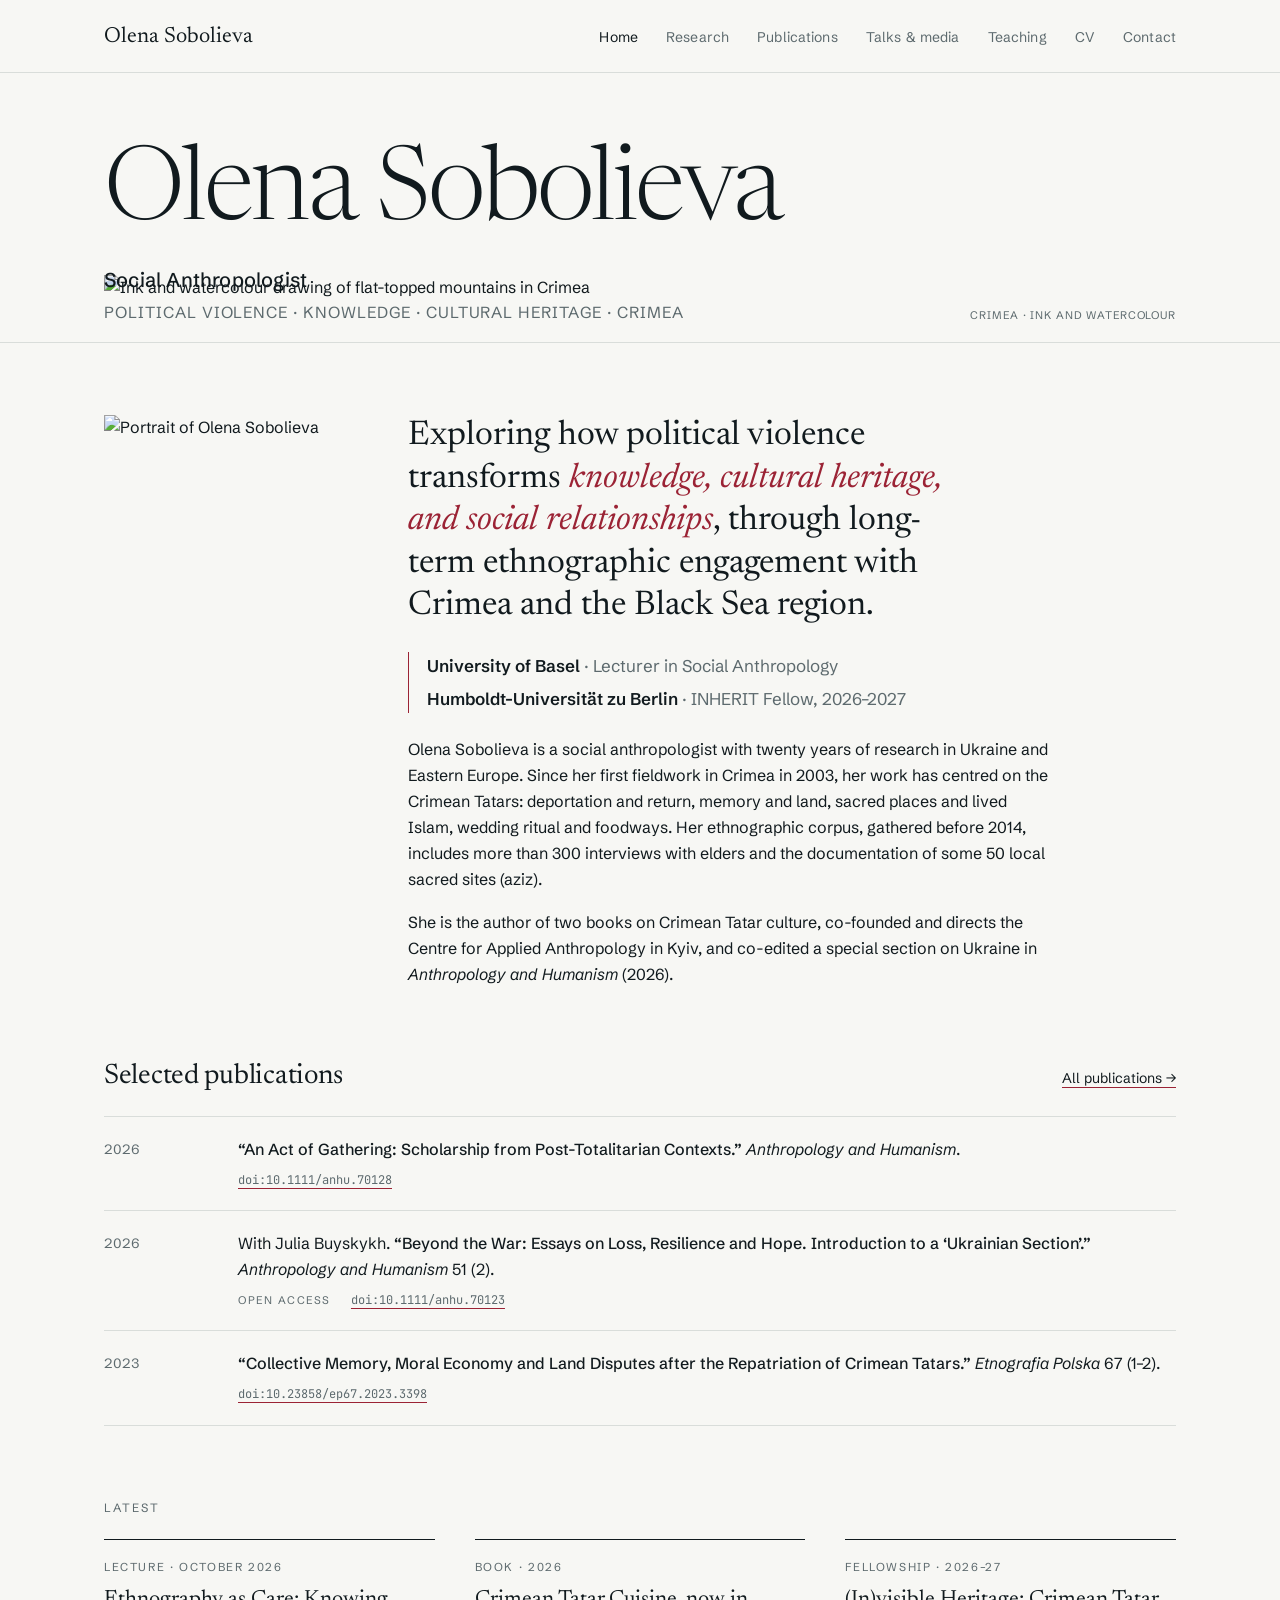
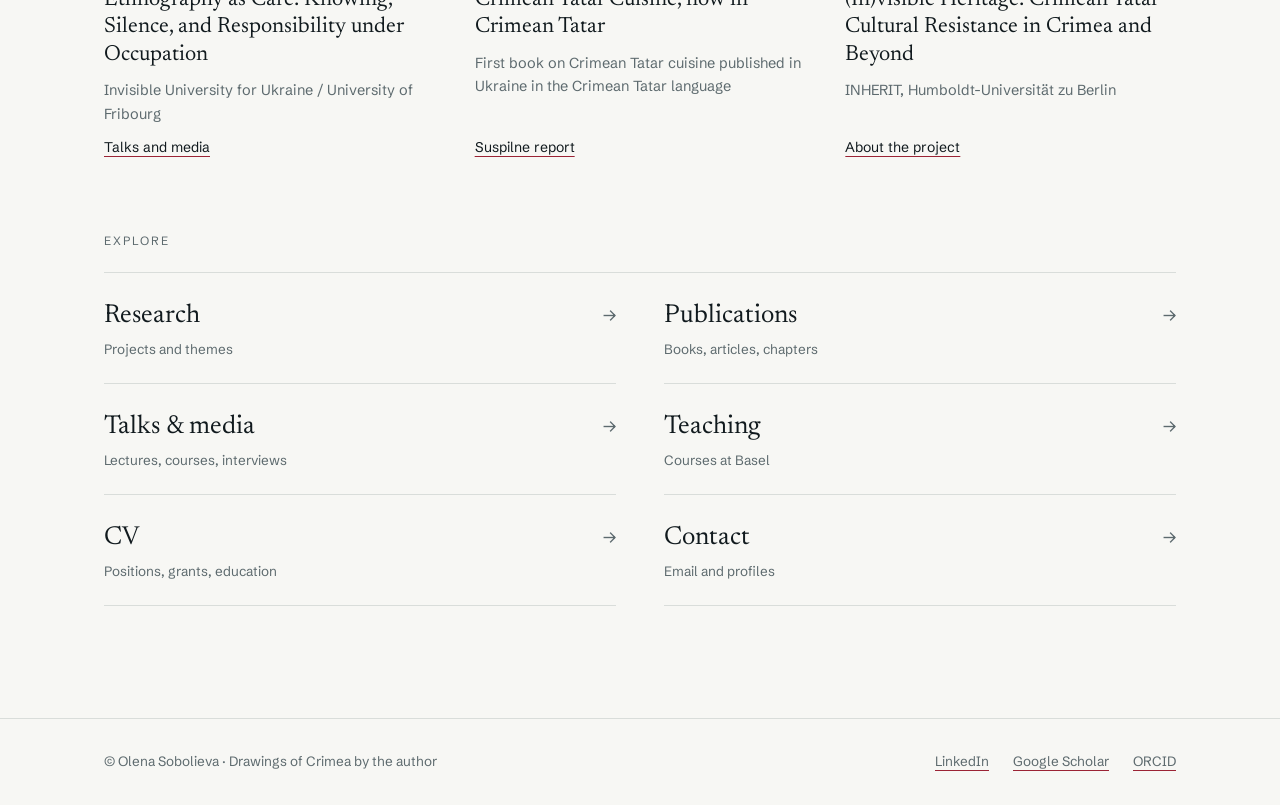
==== index.html @ 4db4f327 "Add files via upload" ====
<!doctype html>
<html lang="en">
<head>
<meta charset="utf-8">
<meta name="viewport" content="width=device-width, initial-scale=1, viewport-fit=cover">
<title>Olena Sobolieva · Social Anthropologist</title>
<meta name="description" content="Olena Sobolieva is a social anthropologist at the University of Basel working on political violence, knowledge, and cultural heritage, with long-term ethnographic research in Crimea.">
<meta name="author" content="Olena Sobolieva">
<meta property="og:type" content="profile">
<meta property="og:title" content="Olena Sobolieva · Social Anthropologist">
<meta property="og:description" content="Olena Sobolieva is a social anthropologist at the University of Basel working on political violence, knowledge, and cultural heritage, with long-term ethnographic research in Crimea.">
<meta property="og:image" content="images/mesa.jpg">
<link rel="icon" href="favicon.svg" type="image/svg+xml">
<link rel="preconnect" href="https://fonts.googleapis.com">
<link rel="preconnect" href="https://fonts.gstatic.com" crossorigin>
<link rel="stylesheet" href="https://fonts.googleapis.com/css2?family=Schibsted+Grotesk:wght@400;500;600;700;800&amp;family=Newsreader:ital,opsz,wght@0,6..72,300;0,6..72,400;1,6..72,400&amp;family=JetBrains+Mono:wght@400;500&amp;display=swap">
<link rel="stylesheet" href="style.css">
</head>
<body>
<header class="bar">
  <div class="wrap">
    <a class="brand" href="index.html">Olena Sobolieva</a>
    <nav class="tabs" aria-label="Sections">
      <a href="index.html" aria-current="page">Home</a>
      <a href="research.html">Research</a>
      <a href="publications.html">Publications</a>
      <a href="talks.html">Talks &amp; media</a>
      <a href="teaching.html">Teaching</a>
      <a href="cv.html">CV</a>
      <a href="contact.html">Contact</a>
    </nav>
  </div>
</header>

<main>
  <section class="view" id="home">
    <div class="hero">
      <div class="wrap hero-text">
        <h1>Olena Sobolieva</h1>
        <p class="role">Social Anthropologist</p><p class="fields">Political Violence · Knowledge · Cultural Heritage · Crimea</p>
      </div>
      <figure class="drawing wrap"><img class="sketch" src="images/mesa.jpg" alt="Ink and watercolour drawing of flat-topped mountains in Crimea"><figcaption>Crimea · ink and watercolour</figcaption></figure>
    </div>
    <div class="wrap">
      <div class="intro">
        <img class="portrait" src="images/portrait.jpg" alt="Portrait of Olena Sobolieva">
        <div class="text">
          <p class="lead">Exploring how political violence transforms <em>knowledge, cultural heritage, and social relationships</em>, through long-term ethnographic engagement with Crimea and the Black Sea region.</p>
          <div class="affil">
            <p><b>University of Basel</b> · Lecturer in Social Anthropology</p>
            <p><b>Humboldt-Universität zu Berlin</b> · INHERIT Fellow, 2026–2027</p>
          </div>
          <p>Olena Sobolieva is a social anthropologist with twenty years of research in Ukraine and Eastern Europe. Since her first fieldwork in Crimea in 2003, her work has centred on the Crimean Tatars: deportation and return, memory and land, sacred places and lived Islam, wedding ritual and foodways. Her ethnographic corpus, gathered before 2014, includes more than 300 interviews with elders and the documentation of some 50 local sacred sites (aziz).</p>
          <p>She is the author of two books on Crimean Tatar culture, co-founded and directs the Centre for Applied Anthropology in Kyiv, and co-edited a special section on Ukraine in <i>Anthropology and Humanism</i> (2026).</p>
        </div>
      </div>

      <div class="block">
        <div class="headrow"><h2>Selected publications</h2><a href="publications.html">All publications →</a></div>
        <ul class="list">
          <li><span class="y">2026</span><div class="c"><span class="t">“An Act of Gathering: Scholarship from Post-Totalitarian Contexts.”</span> <i>Anthropology and Humanism</i>.<div class="meta"><a class="doi" href="https://doi.org/10.1111/anhu.70128">doi:10.1111/anhu.70128</a></div></div></li>
          <li><span class="y">2026</span><div class="c">With Julia Buyskykh. <span class="t">“Beyond the War: Essays on Loss, Resilience and Hope. Introduction to a ‘Ukrainian Section’.”</span> <i>Anthropology and Humanism</i> 51 (2).<div class="meta"><span class="tag">Open access</span><a class="doi" href="https://doi.org/10.1111/anhu.70123">doi:10.1111/anhu.70123</a></div></div></li>
          <li><span class="y">2023</span><div class="c"><span class="t">“Collective Memory, Moral Economy and Land Disputes after the Repatriation of Crimean Tatars.”</span> <i>Etnografia Polska</i> 67 (1–2).<div class="meta"><a class="doi" href="https://doi.org/10.23858/ep67.2023.3398">doi:10.23858/ep67.2023.3398</a></div></div></li>
        </ul>
      </div>

      <div class="block">
        <span class="eyebrow">Latest</span>
        <div class="cards">
          <div class="card"><span class="k">Lecture · October 2026</span><b>Ethnography as Care: Knowing, Silence, and Responsibility under Occupation</b><span>Invisible University for Ukraine / University of Fribourg</span><a href="talks.html">Talks and media</a></div>
          <div class="card"><span class="k">Book · 2026</span><b>Crimean Tatar Cuisine, now in Crimean Tatar</b><span>First book on Crimean Tatar cuisine published in Ukraine in the Crimean Tatar language</span><a href="https://suspilne.media/crimea/1359918-v-ukraini-vperse-nadrukuut-knigu-pro-krimskotatarsku-kuhnu-krimskotatarskou-movou/">Suspilne report</a></div>
          <div class="card"><span class="k">Fellowship · 2026–27</span><b>(In)visible Heritage: Crimean Tatar Cultural Resistance in Crimea and Beyond</b><span>INHERIT, Humboldt-Universität zu Berlin</span><a href="research.html">About the project</a></div>
        </div>
      </div>

      <div class="block">
        <span class="eyebrow">Explore</span>
        <div class="jump">
          <a href="research.html"><div>Research<span>Projects and themes</span></div><i>→</i></a>
          <a href="publications.html"><div>Publications<span>Books, articles, chapters</span></div><i>→</i></a>
          <a href="talks.html"><div>Talks &amp; media<span>Lectures, courses, interviews</span></div><i>→</i></a>
          <a href="teaching.html"><div>Teaching<span>Courses at Basel</span></div><i>→</i></a>
          <a href="cv.html"><div>CV<span>Positions, grants, education</span></div><i>→</i></a>
          <a href="contact.html"><div>Contact<span>Email and profiles</span></div><i>→</i></a>
        </div>
      </div>
    </div>
  </section>
</main>

<footer>
  <div class="wrap">
    <span>© Olena Sobolieva · Drawings of Crimea by the author</span>
    <nav aria-label="Profiles">
      <a href="https://www.linkedin.com/in/olena-sobolieva-127b26110/">LinkedIn</a>
      <a href="https://scholar.google.com/citations?user=9arQNZ0AAAAJ&amp;hl=en">Google Scholar</a>
      <a href="https://orcid.org/0000-0003-2673-3483">ORCID</a>
    </nav>
  </div>
</footer>

<script src="script.js"></script>
</body>
</html>
---- style.css ----
html { -webkit-text-size-adjust: 100%; }
body { margin: 0; }
img { max-width: 100%; }
[hidden] { display: none !important; }
/* Layout: thin top bar of text tabs; each tab is its own view (#home, #research …).
   Editorial treatment: square photographs, hairline rules, serif headlines, no pills or boxes.
   Palette: limestone and sea-glass neutrals, Black Sea ink, one cherry accent. */
:root {
  --bg: #f7f7f4;
  --surface: #ffffff;
  --ink: #111a1e;
  --muted: #5d6a6e;
  --line: #d9ddda;
  --accent: #9b2335;
  --on-photo: #ffffff;
  --sketch-blend: multiply;
  --sketch-paper: transparent;
  --serif: "Newsreader", Georgia, "Times New Roman", serif;
  --sans: "Schibsted Grotesk", "Helvetica Neue", Arial, sans-serif;
  --mono: "JetBrains Mono", ui-monospace, Menlo, monospace;
  --wrap: 1120px;
}
@media (prefers-color-scheme: dark) {
  :root:not([data-theme="light"]) {
    --bg: #0e1517; --surface: #141c1f; --ink: #e9eeec; --muted: #97a6a9;
    --line: #27343a; --accent: #e88596; --sketch-blend: normal; --sketch-paper: #f4f1ec; color-scheme: dark;
  }
}
:root[data-theme="dark"] {
  --bg: #0e1517; --surface: #141c1f; --ink: #e9eeec; --muted: #97a6a9;
  --line: #27343a; --accent: #e88596; --sketch-blend: normal; --sketch-paper: #f4f1ec; color-scheme: dark;
}
* { box-sizing: border-box; }
body { background: var(--bg); color: var(--ink); font-family: var(--sans); font-size: 16px; line-height: 1.62; -webkit-font-smoothing: antialiased; }
a { color: var(--ink); text-decoration: underline; text-decoration-color: var(--accent); text-underline-offset: 4px; text-decoration-thickness: 1px; transition: color .15s; }
a:hover { color: var(--accent); }
:focus-visible { outline: 1px solid var(--accent); outline-offset: 4px; }
.wrap { max-width: var(--wrap); margin: 0 auto; padding-left: max(24px, env(safe-area-inset-left, 0px)); padding-right: max(24px, env(safe-area-inset-right, 0px)); }
p { margin: 0; }
i, em { font-style: italic; }

/* top bar */
body::before { content: ""; position: fixed; inset: 0 0 auto; height: env(safe-area-inset-top, 0px); z-index: 10; background: var(--bg); }
.bar { position: sticky; top: env(safe-area-inset-top, 0px); z-index: 9; background: var(--bg); border-bottom: 1px solid var(--line); }
.bar .wrap { display: flex; align-items: baseline; justify-content: space-between; gap: 32px; padding-block: 20px 0; }
.brand { font-family: var(--serif); font-size: 22px; font-weight: 400; color: var(--ink); text-decoration: none; white-space: nowrap; padding-bottom: 16px; }
.brand:hover { color: var(--ink); }
.tabs { display: flex; gap: 28px; overflow-x: auto; scrollbar-width: none; }
.tabs::-webkit-scrollbar { display: none; }
.tabs a { color: var(--muted); text-decoration: none; font-size: 14px; letter-spacing: .01em; padding-bottom: 16px; border-bottom: 1px solid transparent; margin-bottom: -1px; white-space: nowrap; }
.tabs a:hover { color: var(--ink); }
.tabs a[aria-current="page"] { color: var(--ink); border-bottom-color: var(--ink); }

/* type */
.view { padding-bottom: 112px; }
.view-head { padding-block: 72px 40px; display: flex; flex-direction: column; gap: 14px; }
.eyebrow { font-size: 12px; letter-spacing: .16em; text-transform: uppercase; color: var(--muted); }
h1, h2 { font-family: var(--serif); font-weight: 400; letter-spacing: -.01em; margin: 0; text-wrap: balance; }
.view-head h1 { font-size: clamp(40px, 6vw, 68px); line-height: 1.02; }
.view-head p { color: var(--muted); max-width: 60ch; font-size: 17px; }
h2 { font-size: 28px; line-height: 1.2; }
.block { display: flex; flex-direction: column; gap: 22px; padding-top: 72px; }

/* hero: pen drawing of the Crimean mountains */
.hero { position: relative; border-bottom: 1px solid var(--line); }
.hero-text { position: relative; z-index: 1; padding-block: clamp(40px, 6vw, 80px) 0; }
.hero h1 { font-family: var(--serif); font-weight: 300; font-size: clamp(48px, 8vw, 112px); line-height: .9; letter-spacing: -.025em; }
.hero .role { margin-top: 22px; font-size: clamp(17px, 1.9vw, 20px); font-weight: 500; letter-spacing: .01em; color: var(--ink); }
.hero .fields { margin-top: 4px; font-size: clamp(14px, 1.5vw, 16px); letter-spacing: .06em; text-transform: uppercase; color: var(--muted); }
.drawing { margin: clamp(-60px, -4vw, -16px) auto 0; }
.drawing .sketch { max-height: 460px; object-fit: contain; }
.drawing figcaption { padding-block: 6px 18px; text-align: right; font-size: 11px; letter-spacing: .08em; text-transform: uppercase; color: var(--muted); }
.sketch { display: block; width: 100%; height: auto; mix-blend-mode: var(--sketch-blend); background: var(--sketch-paper); }

.intro { display: grid; grid-template-columns: 240px minmax(0, 1fr); gap: 64px; padding-top: 72px; align-items: start; }
.portrait { width: 100%; aspect-ratio: 3 / 4; object-fit: cover; object-position: 50% 18%; display: block; }
.intro .text { display: flex; flex-direction: column; gap: 18px; min-width: 0; }
.intro .lead { font-family: var(--serif); font-size: clamp(25px, 3vw, 34px); line-height: 1.25; max-width: 30ch; }
.intro .lead em { color: var(--accent); }
.intro p { max-width: 64ch; }
.affil { display: flex; flex-direction: column; gap: 6px; border-left: 1px solid var(--accent); padding-left: 18px; margin-block: 6px; }
.affil p { font-size: 17px; color: var(--muted); }
.affil b { font-weight: 600; color: var(--ink); }
.headrow { display: flex; flex-wrap: wrap; justify-content: space-between; align-items: baseline; gap: 8px 24px; }
.headrow a { font-size: 14px; }
.chip { font-size: 14px; color: var(--muted); }
.links { display: flex; flex-wrap: wrap; gap: 8px 28px; }

/* cards become ruled columns */
.cards { display: grid; grid-template-columns: repeat(3, minmax(0, 1fr)); gap: 40px; }
.card { border-top: 1px solid var(--ink); padding-top: 18px; display: flex; flex-direction: column; gap: 10px; min-width: 0; }
.card .k { font-size: 11.5px; letter-spacing: .14em; text-transform: uppercase; color: var(--muted); }
.card b { font-family: var(--serif); font-weight: 400; font-size: 22px; line-height: 1.25; }
.card span { color: var(--muted); font-size: 14.5px; }
.card a { font-size: 14px; margin-top: auto; align-self: flex-start; }

.cards.two { grid-template-columns: repeat(2, minmax(0, 1fr)); }
.jump { display: grid; grid-template-columns: repeat(2, minmax(0, 1fr)); column-gap: 48px; border-top: 1px solid var(--line); }
.jump a { display: flex; justify-content: space-between; align-items: baseline; gap: 16px; padding: 22px 0; border-bottom: 1px solid var(--line); color: var(--ink); text-decoration: none; font-family: var(--serif); font-size: 26px; }
.jump a span { display: block; font-family: var(--sans); font-size: 13.5px; color: var(--muted); margin-top: 2px; }
.jump a i { font-style: normal; font-family: var(--sans); font-size: 18px; color: var(--muted); transition: transform .2s, color .2s; }
.jump a:hover { color: var(--accent); }
.jump a:hover i { transform: translateX(4px); color: var(--accent); }

/* photo band */
.band { margin: 0; }
.band .sketch { max-height: 460px; object-fit: contain; }
.band figcaption { margin-top: 10px; font-size: 11px; letter-spacing: .08em; text-transform: uppercase; color: var(--muted); }

/* research */
.statement { display: flex; flex-direction: column; gap: 16px; padding-bottom: 48px; }
.statement p { font-size: 18px; line-height: 1.65; max-width: 62ch; }
.statement p:first-child { font-family: var(--serif); font-size: clamp(23px, 2.7vw, 30px); line-height: 1.35; max-width: 38ch; }
.project { border-top: 1px solid var(--ink); border-bottom: 1px solid var(--line); padding-block: 28px; display: grid; grid-template-columns: 220px minmax(0, 1fr); gap: 12px 40px; }
.project .eyebrow { color: var(--accent); padding-top: 8px; }
.project b { font-family: var(--serif); font-weight: 400; font-size: clamp(24px, 3vw, 34px); line-height: 1.2; grid-column: 2; grid-row: 1; }
.project span:last-child { grid-column: 2; color: var(--muted); font-size: 15px; }
.areas { display: grid; grid-template-columns: repeat(3, minmax(0, 1fr)); gap: 36px 40px; }
.areas .card { border-top-color: var(--line); }
.areas.four { grid-template-columns: repeat(2, minmax(0, 1fr)); gap: 40px 56px; }
.areas.four .card b { font-size: 24px; }
.areas .card b { font-size: 20px; }
.quote { padding-block: 8px; display: grid; grid-template-columns: minmax(0, 0.8fr) minmax(0, 1.2fr); gap: 56px; align-items: center; }
.quote .sketch { max-width: 420px; justify-self: center; }
@media (max-width: 760px) { .quote { grid-template-columns: minmax(0, 1fr); gap: 24px; } .quote .sketch { max-width: 300px; } }
.quote p { font-family: var(--serif); font-style: italic; font-size: clamp(24px, 3vw, 34px); line-height: 1.3; max-width: 34ch; }
.quote small { display: block; margin-top: 16px; font-family: var(--sans); font-style: normal; font-size: 12px; letter-spacing: .12em; text-transform: uppercase; color: var(--muted); }

/* lists */
.filters { display: flex; flex-wrap: wrap; gap: 8px 28px; border-bottom: 1px solid var(--line); }
.filters button { font: inherit; font-size: 14px; padding: 0 0 12px; margin-bottom: -1px; border: 0; border-bottom: 1px solid transparent; background: none; color: var(--muted); cursor: pointer; }
.filters button:hover { color: var(--ink); }
.filters button[aria-pressed="true"] { color: var(--ink); border-bottom-color: var(--ink); }
.list { list-style: none; margin: 0; padding: 0; border-top: 1px solid var(--line); }
.list li { display: grid; grid-template-columns: 110px minmax(0, 1fr); gap: 24px; padding: 20px 0; border-bottom: 1px solid var(--line); }
.list .y { font-size: 13.5px; color: var(--muted); font-variant-numeric: tabular-nums; padding-top: 2px; }
.list .c { min-width: 0; }
.list .t { font-weight: 500; }
.list .s { color: var(--muted); font-size: 14.5px; display: block; }
.list .tr { color: var(--muted); }
.meta { display: flex; flex-wrap: wrap; align-items: baseline; gap: 4px 20px; margin-top: 8px; font-size: 13.5px; }
.doi { font-family: var(--mono); font-size: 12px; overflow-wrap: anywhere; color: var(--muted); }
.tag { font-size: 11px; letter-spacing: .14em; text-transform: uppercase; color: var(--muted); }
.tag.hi { color: var(--accent); }
.media .k { font-size: 11px; letter-spacing: .14em; text-transform: uppercase; color: var(--accent); display: block; margin-bottom: 4px; }
.grid2 { display: grid; grid-template-columns: repeat(2, minmax(0, 1fr)); gap: 64px; }
.grid2 > div { display: flex; flex-direction: column; gap: 20px; min-width: 0; }
.grid2 h2:not(:first-child) { margin-top: 36px; }

/* contact */
.contact { display: grid; grid-template-columns: repeat(2, minmax(0, 1fr)); gap: 40px; }
.contact .card b { font-family: var(--sans); font-weight: 500; font-size: 18px; }
.row { display: flex; flex-wrap: wrap; align-items: baseline; gap: 16px; }
.copy { font: inherit; font-size: 13px; padding: 0; border: 0; background: none; color: var(--accent); cursor: pointer; text-decoration: underline; text-underline-offset: 4px; }

footer { border-top: 1px solid var(--line); }
footer .wrap { display: flex; flex-wrap: wrap; justify-content: space-between; gap: 12px 28px; padding-block: 32px; color: var(--muted); font-size: 13.5px; }
footer nav { display: flex; gap: 24px; flex-wrap: wrap; }
footer a { color: var(--muted); }

@media (max-width: 900px) {
  .cards, .areas { grid-template-columns: repeat(2, minmax(0, 1fr)); }
  .grid2 { grid-template-columns: minmax(0, 1fr); gap: 48px; }
  .project { grid-template-columns: minmax(0, 1fr); }
  .project b, .project span:last-child { grid-column: 1; grid-row: auto; }
}
@media (max-width: 680px) {
  .bar .wrap { flex-direction: column; gap: 10px; padding-top: 16px; }
  .brand { padding-bottom: 0; }
  .tabs { gap: 22px; width: 100%; }
  .intro { grid-template-columns: minmax(0, 1fr); gap: 28px; padding-top: 48px; }
  .portrait { width: 180px; }
  .cards, .cards.two, .areas, .areas.four, .jump, .contact { grid-template-columns: minmax(0, 1fr); }
  .list li { grid-template-columns: minmax(0, 1fr); gap: 4px; }
  .view-head { padding-top: 48px; }
  .block { padding-top: 56px; }
}
@media (prefers-reduced-motion: reduce) { * { transition: none !important; } }
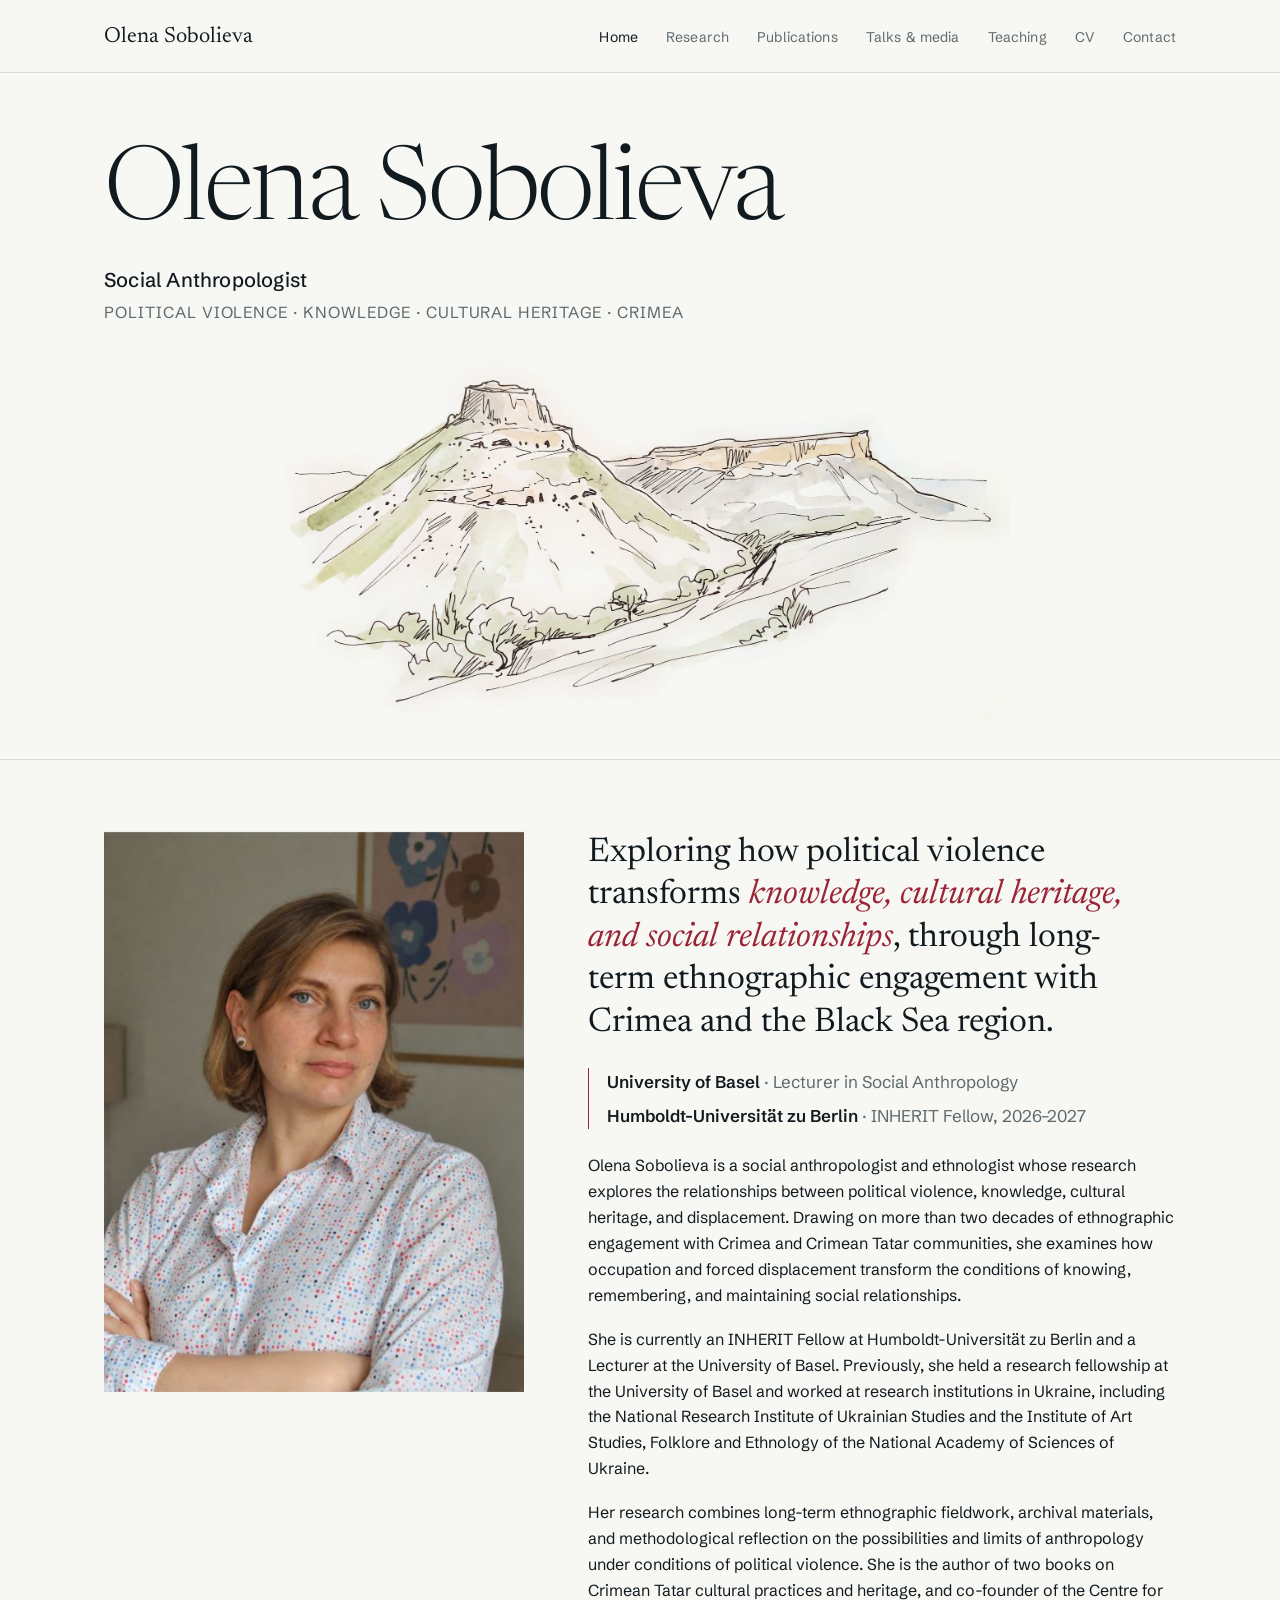
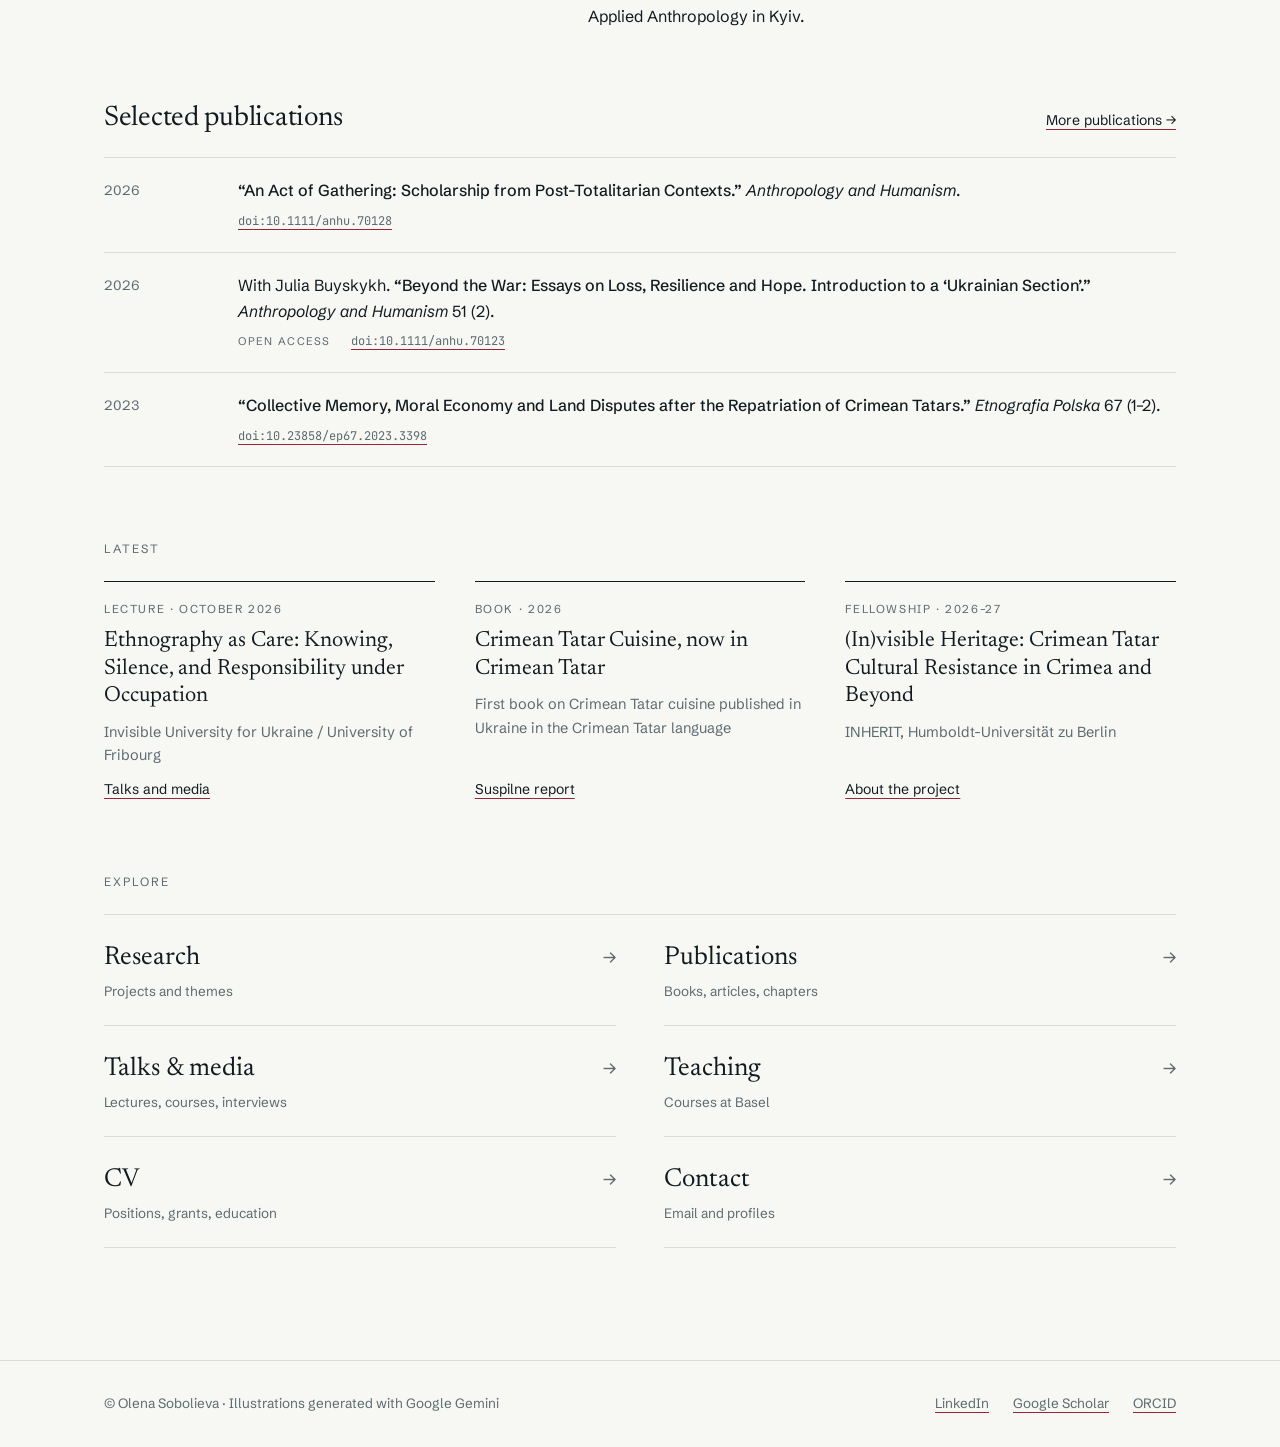
==== commit cde116e2: "Add files via upload" ====
--- a/index.html
+++ b/index.html
@@ -39,7 +39,7 @@
         <h1>Olena Sobolieva</h1>
         <p class="role">Social Anthropologist</p><p class="fields">Political Violence · Knowledge · Cultural Heritage · Crimea</p>
       </div>
-      <figure class="drawing wrap"><img class="sketch" src="images/mesa.jpg" alt="Ink and watercolour drawing of flat-topped mountains in Crimea"><figcaption>Crimea · ink and watercolour</figcaption></figure>
+      <figure class="drawing wrap"><img class="sketch" src="images/mesa.jpg" alt="AI-generated illustration in ink-and-watercolour style of flat-topped mountains in Crimea"></figure>
     </div>
     <div class="wrap">
       <div class="intro">
@@ -50,13 +50,14 @@
             <p><b>University of Basel</b> · Lecturer in Social Anthropology</p>
             <p><b>Humboldt-Universität zu Berlin</b> · INHERIT Fellow, 2026–2027</p>
           </div>
-          <p>Olena Sobolieva is a social anthropologist with twenty years of research in Ukraine and Eastern Europe. Since her first fieldwork in Crimea in 2003, her work has centred on the Crimean Tatars: deportation and return, memory and land, sacred places and lived Islam, wedding ritual and foodways. Her ethnographic corpus, gathered before 2014, includes more than 300 interviews with elders and the documentation of some 50 local sacred sites (aziz).</p>
-          <p>She is the author of two books on Crimean Tatar culture, co-founded and directs the Centre for Applied Anthropology in Kyiv, and co-edited a special section on Ukraine in <i>Anthropology and Humanism</i> (2026).</p>
+          <p>Olena Sobolieva is a social anthropologist and ethnologist whose research explores the relationships between political violence, knowledge, cultural heritage, and displacement. Drawing on more than two decades of ethnographic engagement with Crimea and Crimean Tatar communities, she examines how occupation and forced displacement transform the conditions of knowing, remembering, and maintaining social relationships.</p>
+          <p>She is currently an INHERIT Fellow at Humboldt-Universität zu Berlin and a Lecturer at the University of Basel. Previously, she held a research fellowship at the University of Basel and worked at research institutions in Ukraine, including the National Research Institute of Ukrainian Studies and the Institute of Art Studies, Folklore and Ethnology of the National Academy of Sciences of Ukraine.</p>
+          <p>Her research combines long-term ethnographic fieldwork, archival materials, and methodological reflection on the possibilities and limits of anthropology under conditions of political violence. She is the author of two books on Crimean Tatar cultural practices and heritage, and co-founder of the Centre for Applied Anthropology in Kyiv.</p>
         </div>
       </div>
 
       <div class="block">
-        <div class="headrow"><h2>Selected publications</h2><a href="publications.html">All publications →</a></div>
+        <div class="headrow"><h2>Selected publications</h2><a href="publications.html">More publications →</a></div>
         <ul class="list">
           <li><span class="y">2026</span><div class="c"><span class="t">“An Act of Gathering: Scholarship from Post-Totalitarian Contexts.”</span> <i>Anthropology and Humanism</i>.<div class="meta"><a class="doi" href="https://doi.org/10.1111/anhu.70128">doi:10.1111/anhu.70128</a></div></div></li>
           <li><span class="y">2026</span><div class="c">With Julia Buyskykh. <span class="t">“Beyond the War: Essays on Loss, Resilience and Hope. Introduction to a ‘Ukrainian Section’.”</span> <i>Anthropology and Humanism</i> 51 (2).<div class="meta"><span class="tag">Open access</span><a class="doi" href="https://doi.org/10.1111/anhu.70123">doi:10.1111/anhu.70123</a></div></div></li>
@@ -90,7 +91,7 @@
 
 <footer>
   <div class="wrap">
-    <span>© Olena Sobolieva · Drawings of Crimea by the author</span>
+    <span>© Olena Sobolieva · Illustrations generated with Google Gemini</span>
     <nav aria-label="Profiles">
       <a href="https://www.linkedin.com/in/olena-sobolieva-127b26110/">LinkedIn</a>
       <a href="https://scholar.google.com/citations?user=9arQNZ0AAAAJ&amp;hl=en">Google Scholar</a>
--- a/style.css
+++ b/style.css
@@ -67,13 +67,13 @@
 .hero h1 { font-family: var(--serif); font-weight: 300; font-size: clamp(48px, 8vw, 112px); line-height: .9; letter-spacing: -.025em; }
 .hero .role { margin-top: 22px; font-size: clamp(17px, 1.9vw, 20px); font-weight: 500; letter-spacing: .01em; color: var(--ink); }
 .hero .fields { margin-top: 4px; font-size: clamp(14px, 1.5vw, 16px); letter-spacing: .06em; text-transform: uppercase; color: var(--muted); }
-.drawing { margin: clamp(-60px, -4vw, -16px) auto 0; }
+.drawing { margin: clamp(-60px, -4vw, -16px) auto 0; padding-bottom: 24px; }
 .drawing .sketch { max-height: 460px; object-fit: contain; }
 .drawing figcaption { padding-block: 6px 18px; text-align: right; font-size: 11px; letter-spacing: .08em; text-transform: uppercase; color: var(--muted); }
 .sketch { display: block; width: 100%; height: auto; mix-blend-mode: var(--sketch-blend); background: var(--sketch-paper); }
 
-.intro { display: grid; grid-template-columns: 240px minmax(0, 1fr); gap: 64px; padding-top: 72px; align-items: start; }
-.portrait { width: 100%; aspect-ratio: 3 / 4; object-fit: cover; object-position: 50% 18%; display: block; }
+.intro { display: grid; grid-template-columns: minmax(0, 5fr) minmax(0, 7fr); gap: clamp(32px, 5vw, 72px); padding-top: 72px; align-items: start; }
+.portrait { width: 100%; aspect-ratio: 3 / 4; object-fit: cover; object-position: 50% 30%; display: block; position: sticky; top: 90px; }
 .intro .text { display: flex; flex-direction: column; gap: 18px; min-width: 0; }
 .intro .lead { font-family: var(--serif); font-size: clamp(25px, 3vw, 34px); line-height: 1.25; max-width: 30ch; }
 .intro .lead em { color: var(--accent); }
@@ -146,6 +146,13 @@
 .grid2 { display: grid; grid-template-columns: repeat(2, minmax(0, 1fr)); gap: 64px; }
 .grid2 > div { display: flex; flex-direction: column; gap: 20px; min-width: 0; }
 .grid2 h2:not(:first-child) { margin-top: 36px; }
+/* CV: one column, each entry on one line (years · role · institution) */
+#cv .grid2 { grid-template-columns: minmax(0, 1fr); gap: 0; }
+#cv .grid2 > div + div { margin-top: 36px; }
+#cv .list .c { display: grid; grid-template-columns: minmax(0, 320px) minmax(0, 1fr); gap: 2px 32px; align-items: baseline; }
+#cv .list .s { font-size: 15px; }
+#cv .grid2 > div > p { max-width: none; }
+@media (max-width: 680px) { #cv .list .c { grid-template-columns: minmax(0, 1fr); } }
 
 /* contact */
 .contact { display: grid; grid-template-columns: repeat(2, minmax(0, 1fr)); gap: 40px; }
@@ -169,7 +176,7 @@
   .brand { padding-bottom: 0; }
   .tabs { gap: 22px; width: 100%; }
   .intro { grid-template-columns: minmax(0, 1fr); gap: 28px; padding-top: 48px; }
-  .portrait { width: 180px; }
+  .portrait { width: 100%; max-width: 440px; position: static; }
   .cards, .cards.two, .areas, .areas.four, .jump, .contact { grid-template-columns: minmax(0, 1fr); }
   .list li { grid-template-columns: minmax(0, 1fr); gap: 4px; }
   .view-head { padding-top: 48px; }
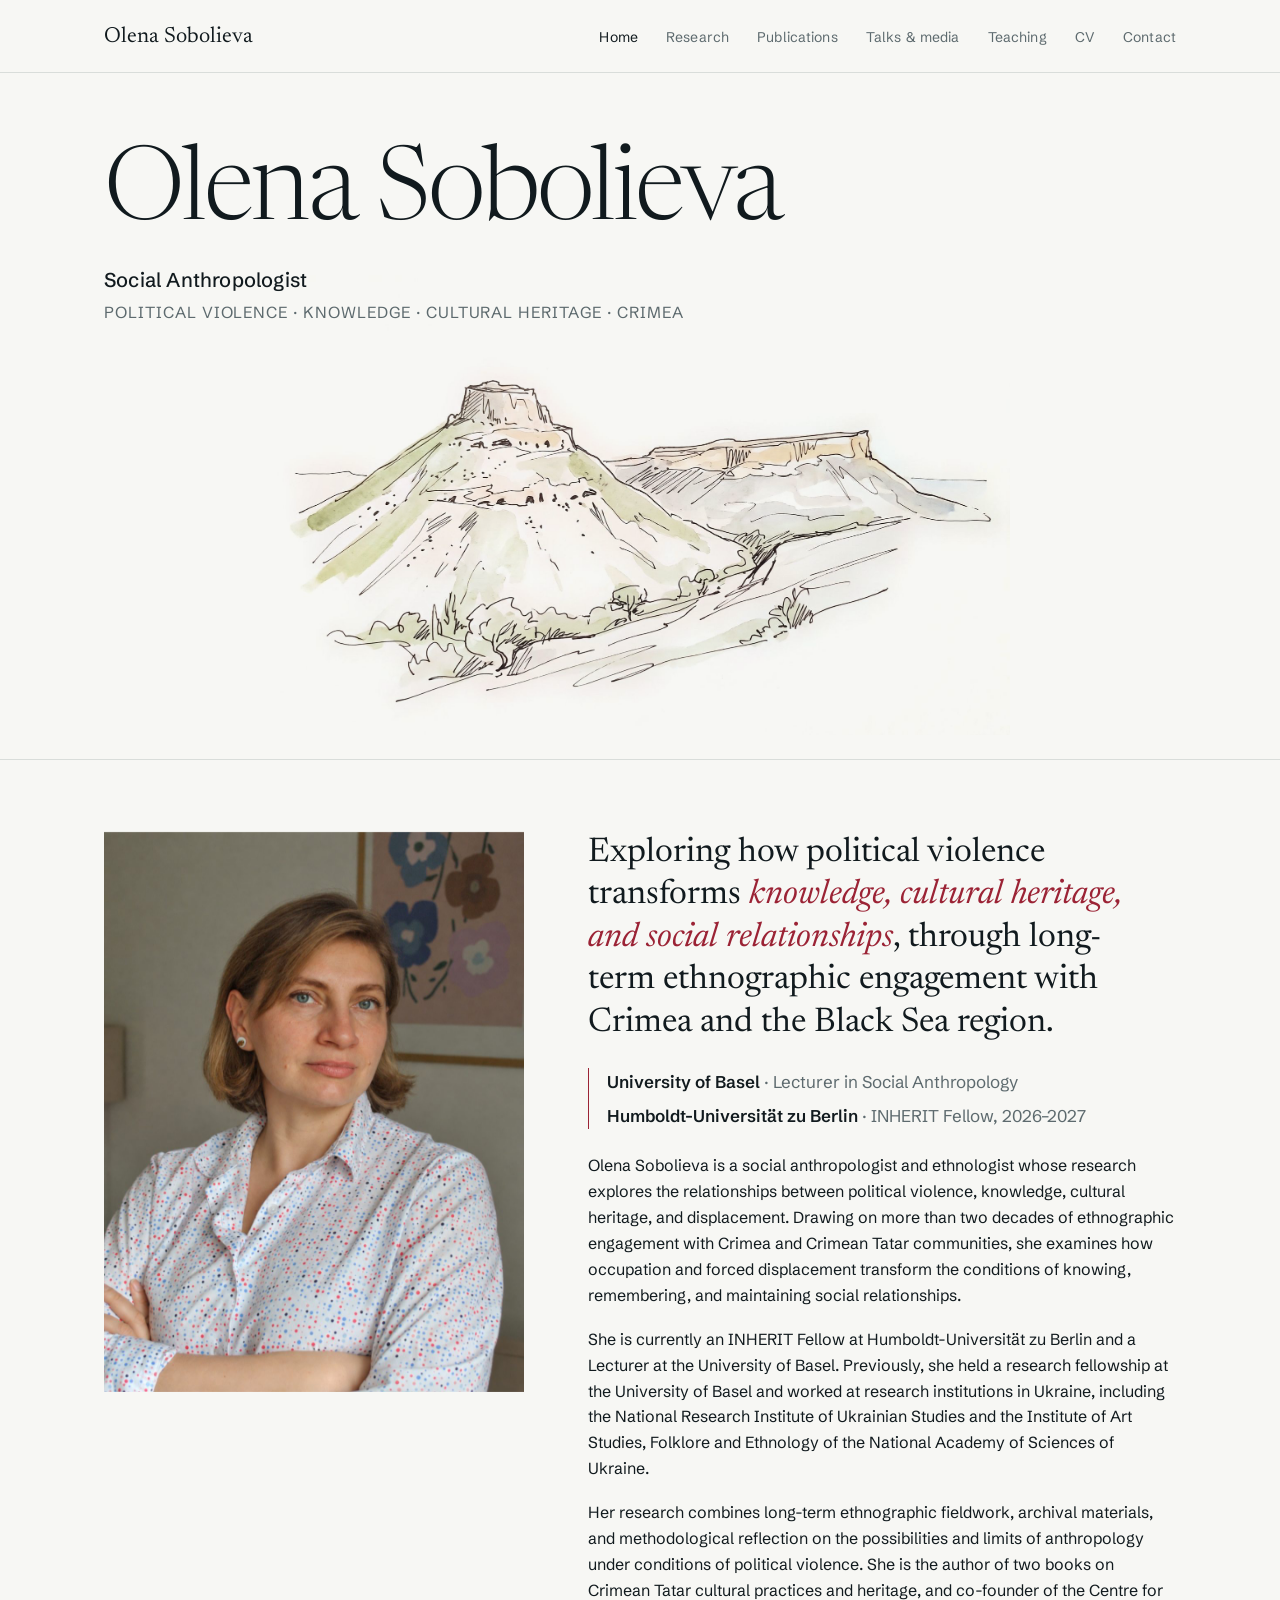
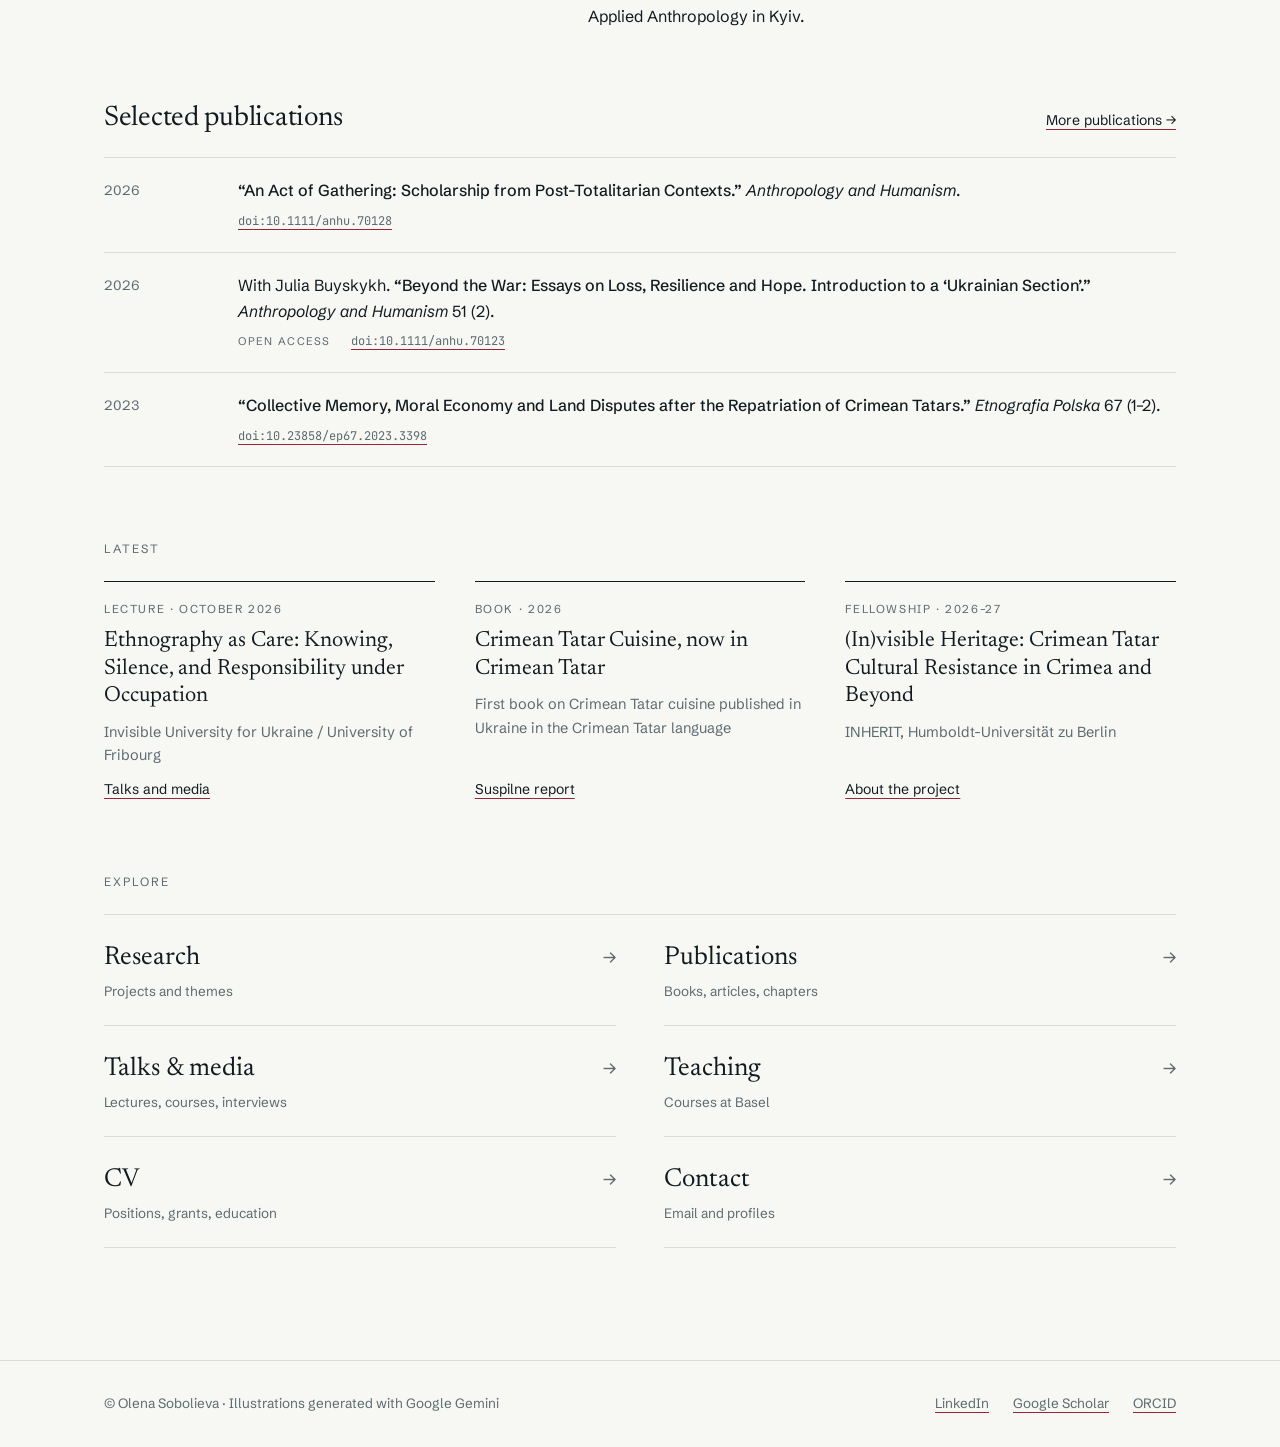
==== commit 642e665b: "Add absolute social preview URLs and canonical links for olena-sobolieva.info Facebook, LinkedIn and" ====
--- a/index.html
+++ b/index.html
@@ -9,7 +9,10 @@
 <meta property="og:type" content="profile">
 <meta property="og:title" content="Olena Sobolieva · Social Anthropologist">
 <meta property="og:description" content="Olena Sobolieva is a social anthropologist at the University of Basel working on political violence, knowledge, and cultural heritage, with long-term ethnographic research in Crimea.">
-<meta property="og:image" content="images/mesa.jpg">
+<meta property="og:url" content="https://olena-sobolieva.info/">
+<meta property="og:image" content="https://olena-sobolieva.info/images/mesa.jpg">
+<meta name="twitter:card" content="summary_large_image">
+<link rel="canonical" href="https://olena-sobolieva.info/">
 <link rel="icon" href="favicon.svg" type="image/svg+xml">
 <link rel="preconnect" href="https://fonts.googleapis.com">
 <link rel="preconnect" href="https://fonts.gstatic.com" crossorigin>
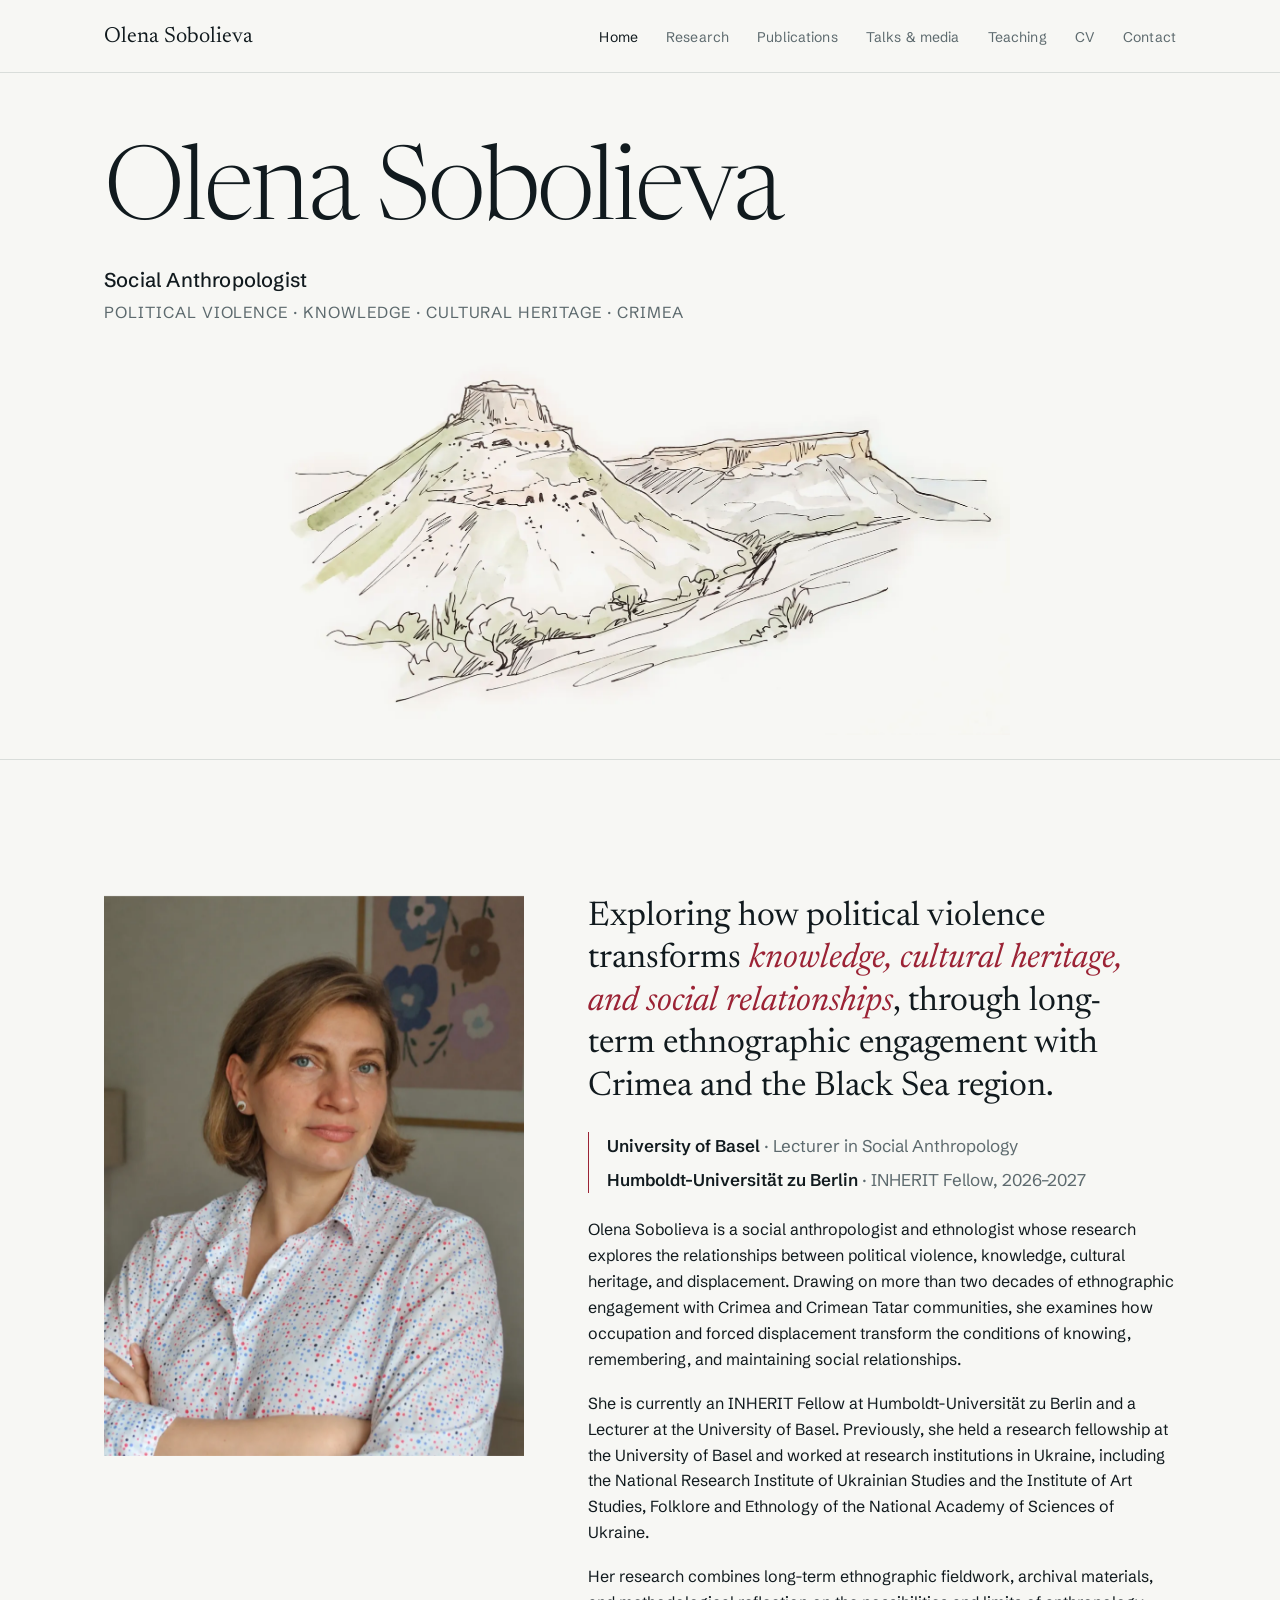
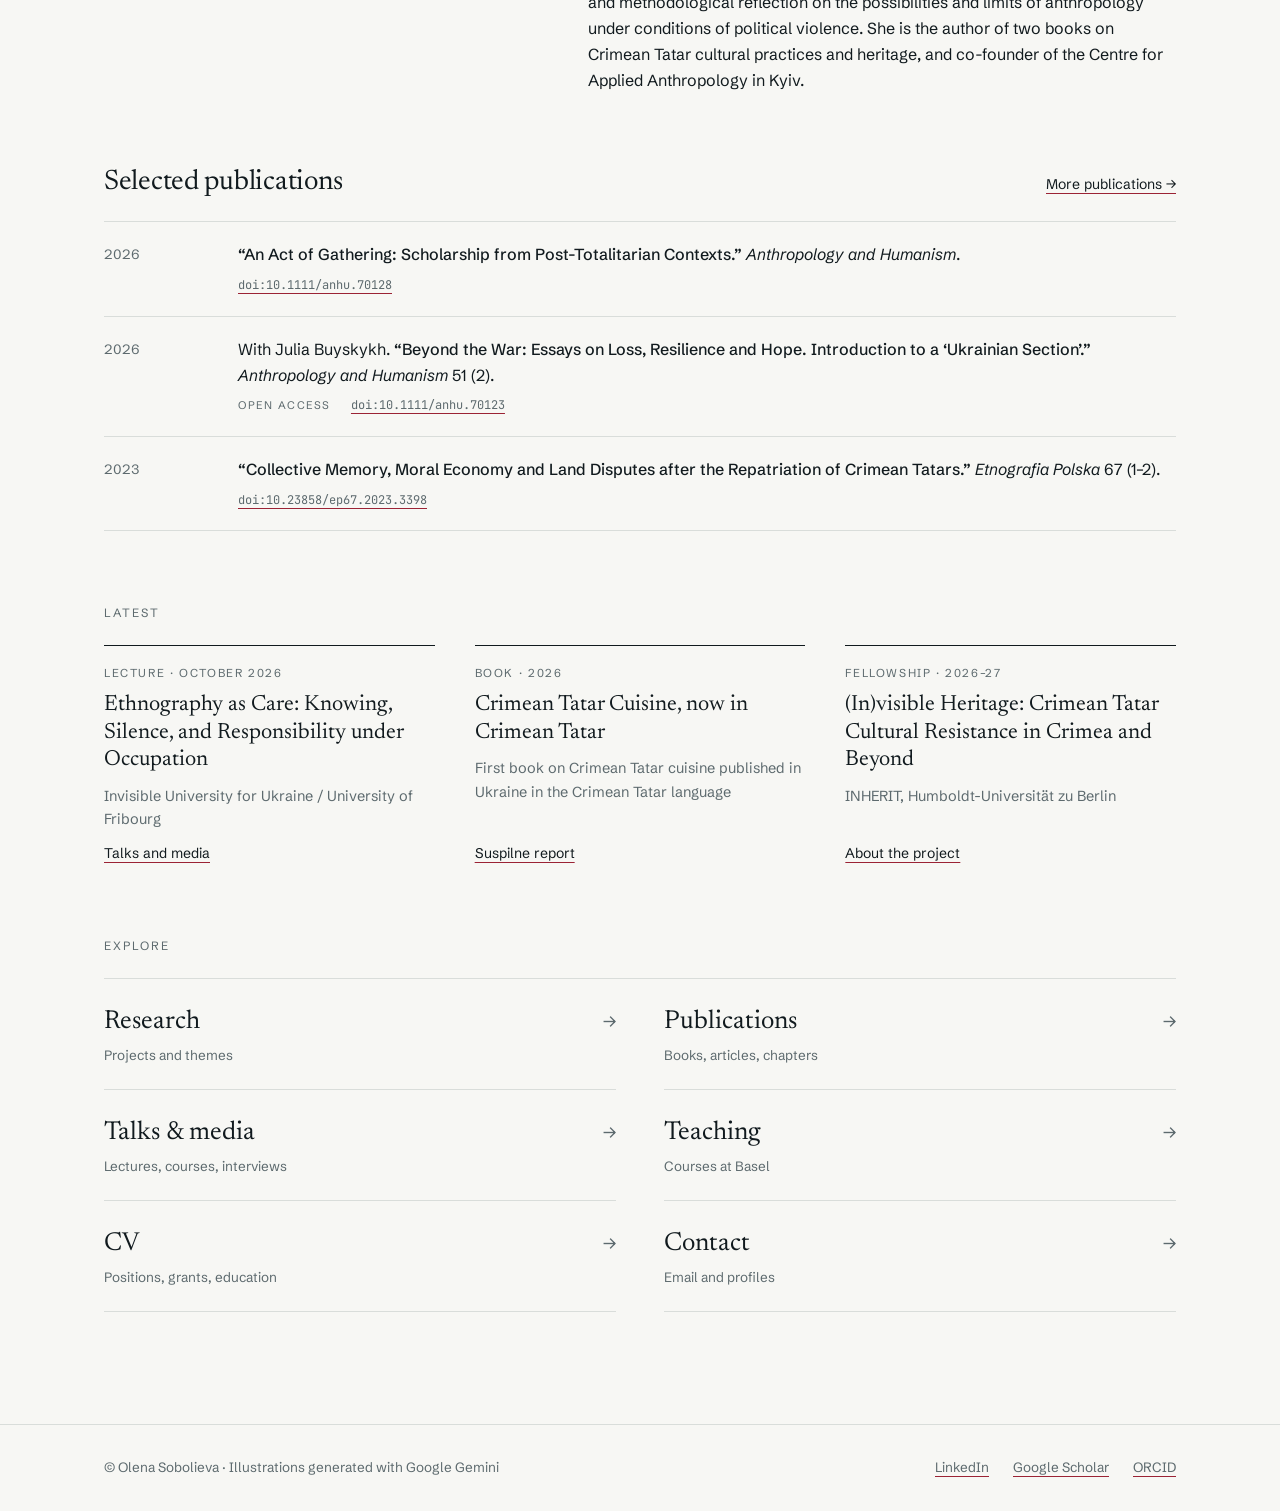
==== commit aeadf40a: "Serve WebP images in separate mobile and desktop sizes Every illustration and the portrait now has a" ====
--- a/index.html
+++ b/index.html
@@ -42,11 +42,11 @@
         <h1>Olena Sobolieva</h1>
         <p class="role">Social Anthropologist</p><p class="fields">Political Violence · Knowledge · Cultural Heritage · Crimea</p>
       </div>
-      <figure class="drawing wrap"><img class="sketch" src="images/mesa.jpg" alt="AI-generated illustration in ink-and-watercolour style of flat-topped mountains in Crimea"></figure>
+      <figure class="drawing wrap"><picture><source media="(max-width: 680px)" srcset="images/mesa-800.webp" type="image/webp"><source srcset="images/mesa-1600.webp" type="image/webp"><img class="sketch" src="images/mesa.jpg" alt="AI-generated illustration in ink-and-watercolour style of flat-topped mountains in Crimea" width="1600" height="995" decoding="async"></picture></figure>
     </div>
     <div class="wrap">
       <div class="intro">
-        <img class="portrait" src="images/portrait.jpg" alt="Portrait of Olena Sobolieva">
+        <picture><source media="(max-width: 680px)" srcset="images/portrait-720.webp" type="image/webp"><source srcset="images/portrait-960.webp" type="image/webp"><img class="portrait" src="images/portrait.jpg" alt="Portrait of Olena Sobolieva" width="960" height="1280" decoding="async" fetchpriority="high"></picture>
         <div class="text">
           <p class="lead">Exploring how political violence transforms <em>knowledge, cultural heritage, and social relationships</em>, through long-term ethnographic engagement with Crimea and the Black Sea region.</p>
           <div class="affil">
--- a/style.css
+++ b/style.css
@@ -2,6 +2,7 @@
 body { margin: 0; }
 img { max-width: 100%; }
 [hidden] { display: none !important; }
+picture { display: contents; }
 /* Layout: thin top bar of text tabs; each tab is its own view (#home, #research …).
    Editorial treatment: square photographs, hairline rules, serif headlines, no pills or boxes.
    Palette: limestone and sea-glass neutrals, Black Sea ink, one cherry accent. */
@@ -14,6 +15,7 @@
   --accent: #9b2335;
   --on-photo: #ffffff;
   --sketch-blend: multiply;
+  --video-bg: #1b2628;
   --sketch-paper: transparent;
   --serif: "Newsreader", Georgia, "Times New Roman", serif;
   --sans: "Schibsted Grotesk", "Helvetica Neue", Arial, sans-serif;
@@ -73,7 +75,7 @@
 .sketch { display: block; width: 100%; height: auto; mix-blend-mode: var(--sketch-blend); background: var(--sketch-paper); }
 
 .intro { display: grid; grid-template-columns: minmax(0, 5fr) minmax(0, 7fr); gap: clamp(32px, 5vw, 72px); padding-top: 72px; align-items: start; }
-.portrait { width: 100%; aspect-ratio: 3 / 4; object-fit: cover; object-position: 50% 30%; display: block; position: sticky; top: 90px; }
+.portrait { width: 100%; height: auto; aspect-ratio: 3 / 4; object-fit: cover; object-position: 50% 30%; display: block; position: sticky; top: 90px; }
 .intro .text { display: flex; flex-direction: column; gap: 18px; min-width: 0; }
 .intro .lead { font-family: var(--serif); font-size: clamp(25px, 3vw, 34px); line-height: 1.25; max-width: 30ch; }
 .intro .lead em { color: var(--accent); }
@@ -154,6 +156,22 @@
 #cv .grid2 > div > p { max-width: none; }
 @media (max-width: 680px) { #cv .list .c { grid-template-columns: minmax(0, 1fr); } }
 
+/* video */
+.videos { display: grid; grid-template-columns: repeat(2, minmax(0, 1fr)); gap: 64px 40px; }
+.video { margin: 0; display: flex; flex-direction: column; gap: 0; min-width: 0; }
+.vthumb { position: relative; display: block; aspect-ratio: 16 / 9; max-width: 100%; background: var(--video-bg) center / cover no-repeat; overflow: hidden; text-decoration: none; }
+.vthumb::before { content: ""; position: absolute; inset: 0; background: linear-gradient(180deg, rgba(6,12,14,0) 45%, rgba(6,12,14,.6) 100%); transition: opacity .2s; }
+.vthumb:hover::before { opacity: .6; }
+.vthumb .play { position: absolute; left: 14px; bottom: 12px; font-size: 12px; letter-spacing: .14em; text-transform: uppercase; color: #fff; }
+.vthumb.playing::before { display: none; }
+.vthumb iframe { position: absolute; inset: 0; width: 100%; height: 100%; border: 0; }
+.video figcaption { display: grid; grid-template-columns: minmax(0, 1fr) auto; column-gap: 16px; padding-top: 16px; margin-top: 16px; border-top: 1px solid var(--ink); }
+.video .k { grid-column: 1; font-size: 11px; letter-spacing: .14em; text-transform: uppercase; color: var(--accent); }
+.video .vlang { grid-column: 2; grid-row: 1; font-size: 11px; letter-spacing: .14em; text-transform: uppercase; color: var(--muted); white-space: nowrap; }
+.video b { grid-column: 1 / -1; margin-top: 10px; font-family: var(--serif); font-weight: 400; font-size: 23px; line-height: 1.22; letter-spacing: -.005em; }
+.video .vsrc { grid-column: 1 / -1; margin-top: 8px; color: var(--muted); font-size: 14px; line-height: 1.45; }
+@media (max-width: 760px) { .videos { grid-template-columns: minmax(0, 1fr); gap: 36px; } }
+
 /* contact */
 .contact { display: grid; grid-template-columns: repeat(2, minmax(0, 1fr)); gap: 40px; }
 .contact .card b { font-family: var(--sans); font-weight: 500; font-size: 18px; }
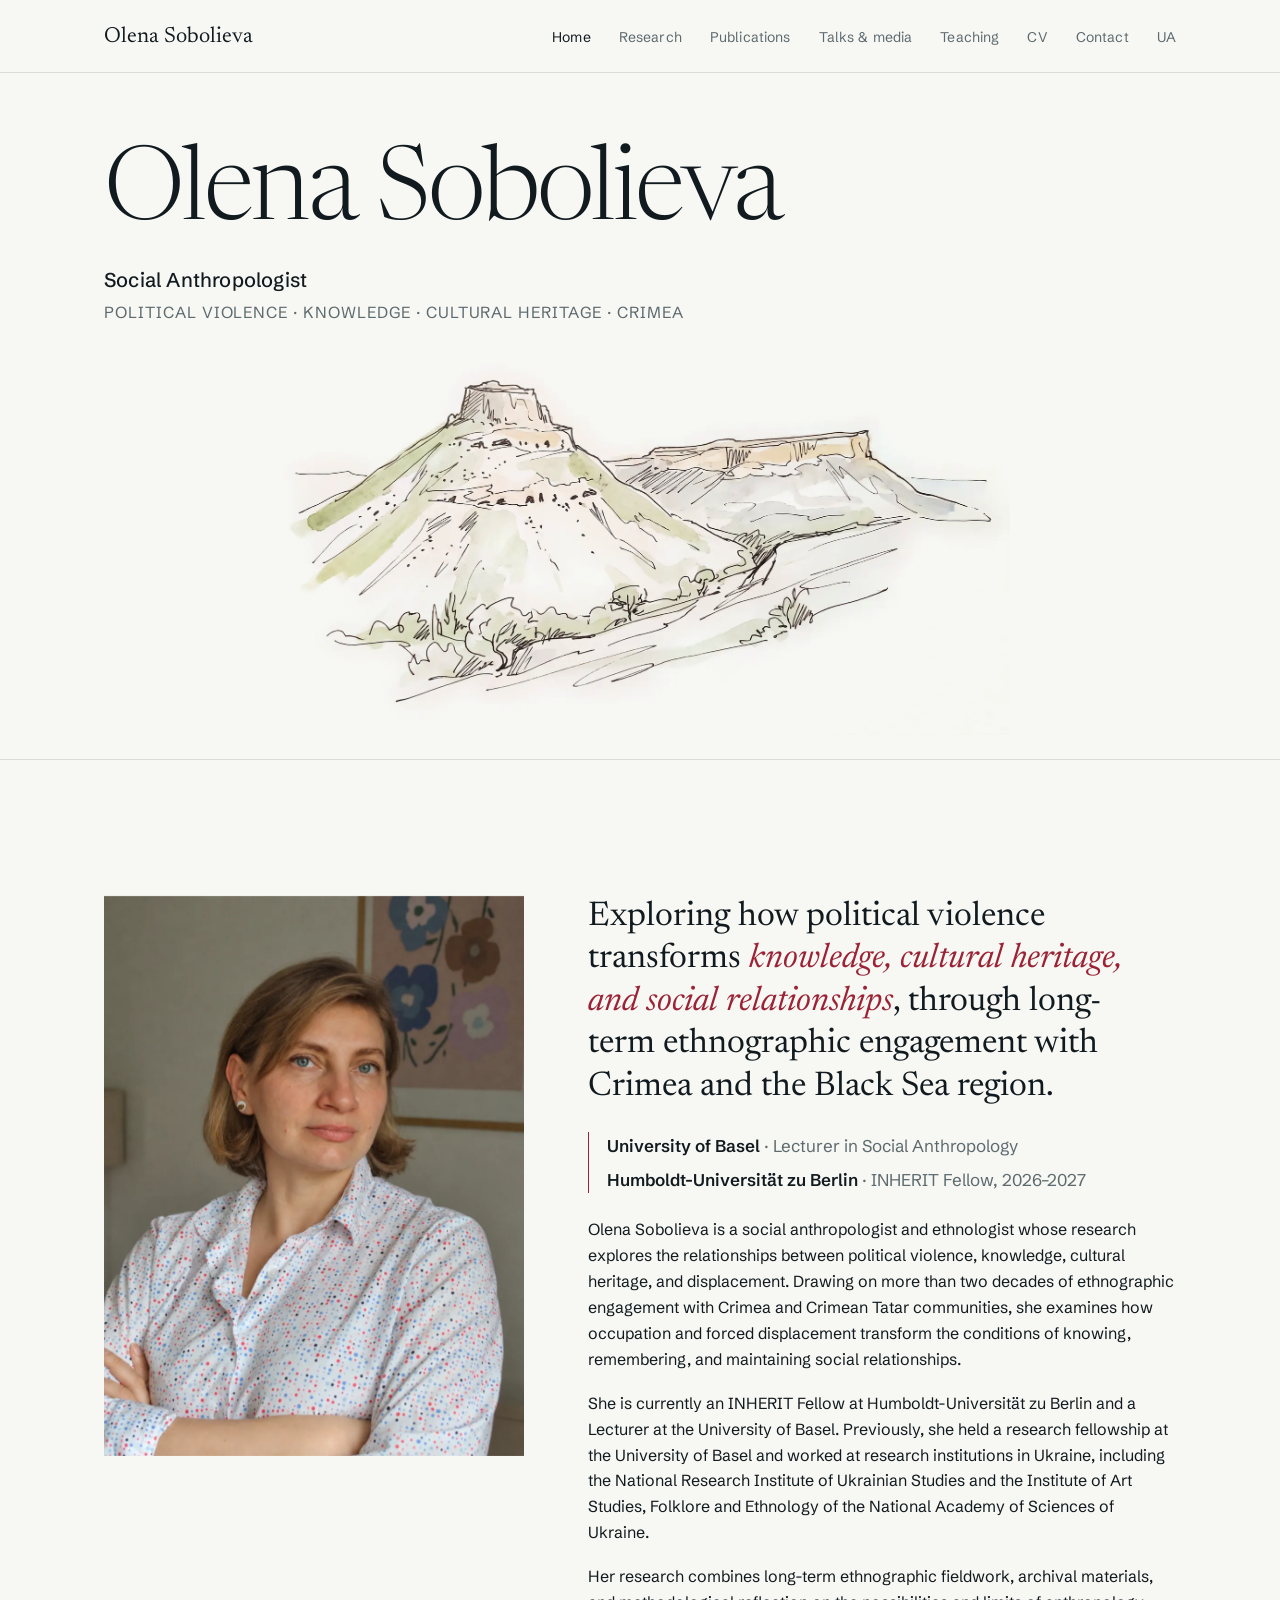
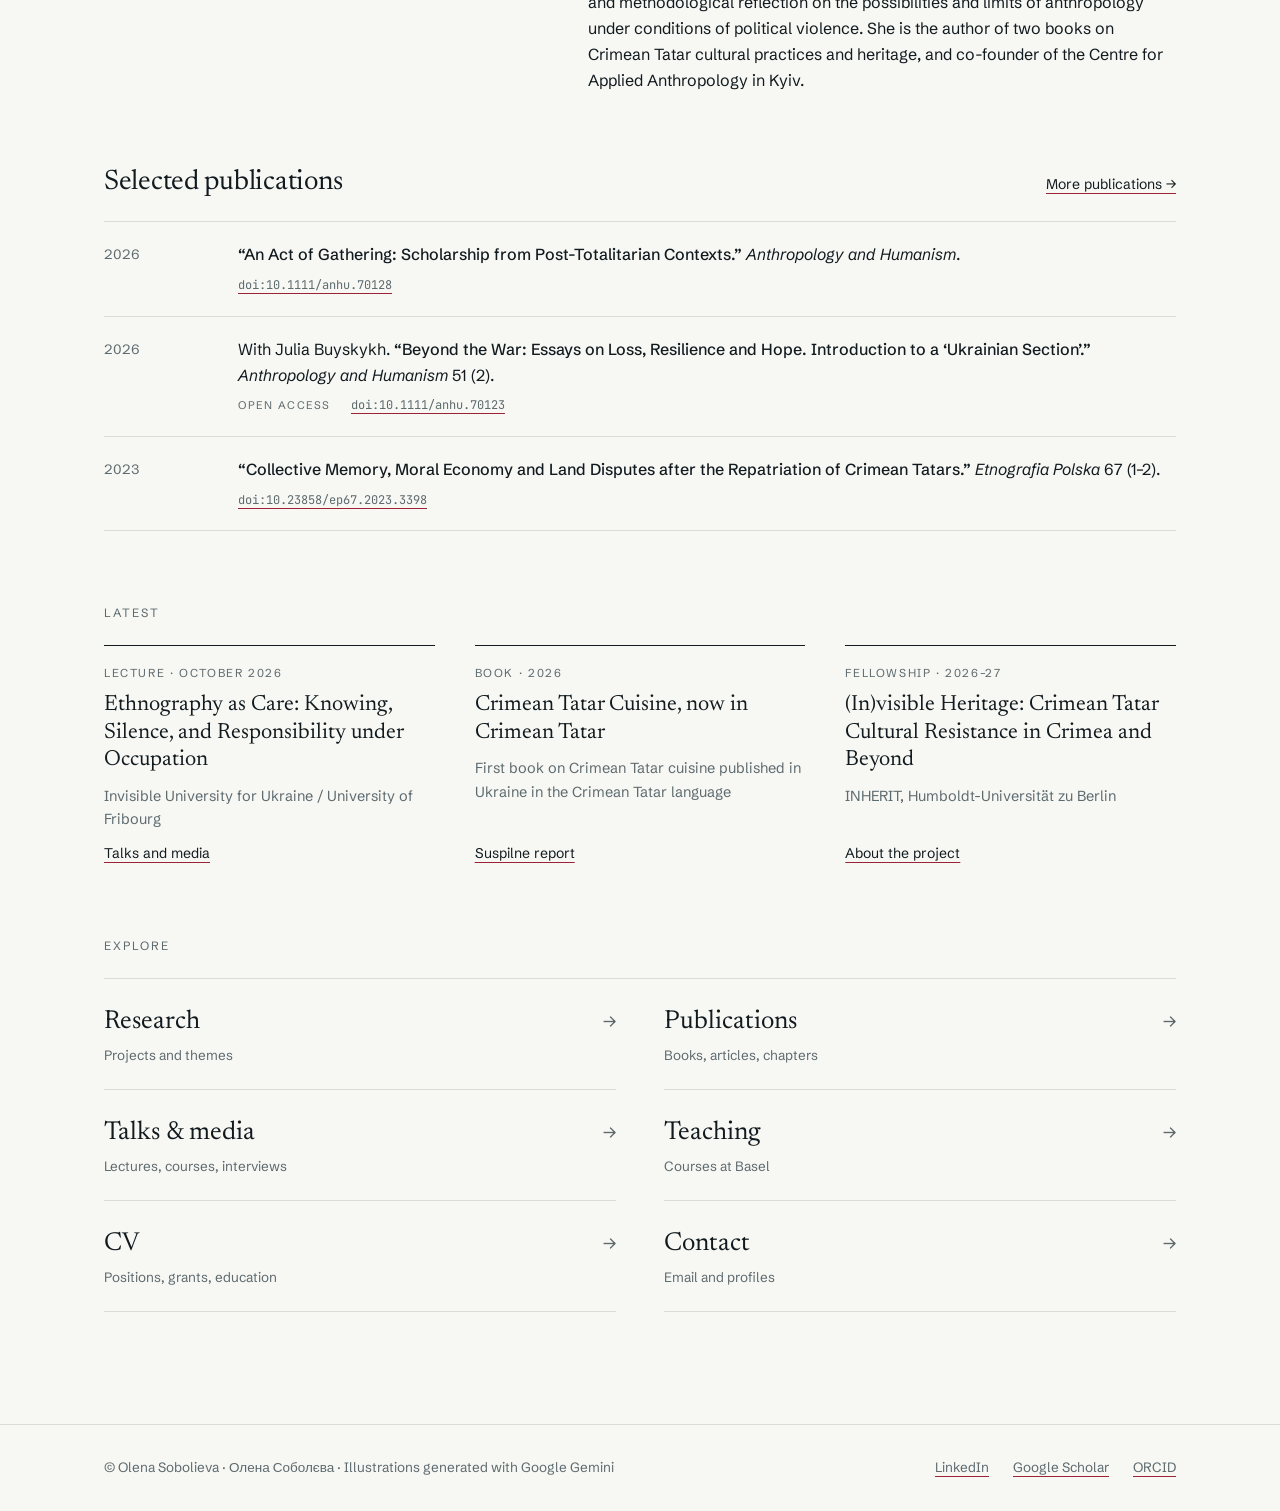
==== commit 5225a1cd: "Add a Ukrainian page so the site is found under "Олена Соболєва" - New uk.html in Ukrainian: bio, po" ====
--- a/index.html
+++ b/index.html
@@ -4,20 +4,24 @@
 <meta charset="utf-8">
 <meta name="viewport" content="width=device-width, initial-scale=1, viewport-fit=cover">
 <title>Olena Sobolieva · Social Anthropologist</title>
-<meta name="description" content="Olena Sobolieva is a social anthropologist at the University of Basel working on political violence, knowledge, and cultural heritage, with long-term ethnographic research in Crimea.">
+<meta name="description" content="Olena Sobolieva (Олена Соболєва) is a social anthropologist at the University of Basel working on political violence, knowledge, and cultural heritage, with long-term ethnographic research in Crimea.">
 <meta name="author" content="Olena Sobolieva">
 <meta property="og:type" content="profile">
 <meta property="og:title" content="Olena Sobolieva · Social Anthropologist">
 <meta property="og:description" content="Olena Sobolieva is a social anthropologist at the University of Basel working on political violence, knowledge, and cultural heritage, with long-term ethnographic research in Crimea.">
 <meta property="og:url" content="https://olena-sobolieva.info/">
-<meta property="og:image" content="https://olena-sobolieva.info/images/mesa.jpg">
+<meta property="og:image" content="https://olena-sobolieva.info/images/crimea-mountains-illustration.jpg">
 <meta name="twitter:card" content="summary_large_image">
 <link rel="canonical" href="https://olena-sobolieva.info/">
+<link rel="alternate" hreflang="en" href="https://olena-sobolieva.info/">
+<link rel="alternate" hreflang="uk" href="https://olena-sobolieva.info/uk.html">
+<link rel="alternate" hreflang="x-default" href="https://olena-sobolieva.info/">
 <link rel="icon" href="favicon.svg" type="image/svg+xml">
+<script type="application/ld+json">{"@context": "https://schema.org", "@type": "Person", "name": "Olena Sobolieva", "alternateName": ["Olena Soboleva", "Олена Соболєва"], "jobTitle": "Lecturer in Social Anthropology", "description": "Social anthropologist working on political violence, knowledge, cultural heritage, and displacement, with long-term ethnographic research in Crimea.", "url": "https://olena-sobolieva.info/", "image": "https://olena-sobolieva.info/images/olena-sobolieva-portrait.jpg", "affiliation": [{"@type": "CollegeOrUniversity", "name": "University of Basel", "department": {"@type": "Organization", "name": "Institute of Social Anthropology"}}, {"@type": "CollegeOrUniversity", "name": "Humboldt-Universität zu Berlin"}], "alumniOf": {"@type": "CollegeOrUniversity", "name": "Taras Shevchenko National University of Kyiv"}, "knowsAbout": ["Social anthropology", "Political violence", "Cultural heritage", "Indigeneity", "Crimean Tatars", "Crimea", "Displacement", "Ethnography"], "sameAs": ["https://orcid.org/0000-0003-2673-3483", "https://scholar.google.com/citations?user=9arQNZ0AAAAJ", "https://www.linkedin.com/in/olena-sobolieva-127b26110/"]}</script>
 <link rel="preconnect" href="https://fonts.googleapis.com">
 <link rel="preconnect" href="https://fonts.gstatic.com" crossorigin>
 <link rel="stylesheet" href="https://fonts.googleapis.com/css2?family=Schibsted+Grotesk:wght@400;500;600;700;800&amp;family=Newsreader:ital,opsz,wght@0,6..72,300;0,6..72,400;1,6..72,400&amp;family=JetBrains+Mono:wght@400;500&amp;display=swap">
-<link rel="stylesheet" href="style.css">
+<link rel="stylesheet" href="style.css?v=dddde8cc">
 </head>
 <body>
 <header class="bar">
@@ -31,6 +35,7 @@
       <a href="teaching.html">Teaching</a>
       <a href="cv.html">CV</a>
       <a href="contact.html">Contact</a>
+      <a href="uk.html" lang="uk" title="Українською">UA</a>
     </nav>
   </div>
 </header>
@@ -42,11 +47,11 @@
         <h1>Olena Sobolieva</h1>
         <p class="role">Social Anthropologist</p><p class="fields">Political Violence · Knowledge · Cultural Heritage · Crimea</p>
       </div>
-      <figure class="drawing wrap"><picture><source media="(max-width: 680px)" srcset="images/mesa-800.webp" type="image/webp"><source srcset="images/mesa-1600.webp" type="image/webp"><img class="sketch" src="images/mesa.jpg" alt="AI-generated illustration in ink-and-watercolour style of flat-topped mountains in Crimea" width="1600" height="995" decoding="async"></picture></figure>
+      <figure class="drawing wrap"><picture><source media="(max-width: 680px)" srcset="images/crimea-mountains-illustration-800.webp" type="image/webp"><source srcset="images/crimea-mountains-illustration-1600.webp" type="image/webp"><img class="sketch" src="images/crimea-mountains-illustration.jpg" alt="The flat-topped mountains of Crimea, ink-and-watercolour style illustration (AI-generated)" width="1600" height="995" decoding="async"></picture></figure>
     </div>
     <div class="wrap">
       <div class="intro">
-        <picture><source media="(max-width: 680px)" srcset="images/portrait-720.webp" type="image/webp"><source srcset="images/portrait-960.webp" type="image/webp"><img class="portrait" src="images/portrait.jpg" alt="Portrait of Olena Sobolieva" width="960" height="1280" decoding="async" fetchpriority="high"></picture>
+        <picture><source media="(max-width: 680px)" srcset="images/olena-sobolieva-portrait-720.webp" type="image/webp"><source srcset="images/olena-sobolieva-portrait-960.webp" type="image/webp"><img class="portrait" src="images/olena-sobolieva-portrait.jpg" alt="Olena Sobolieva, social anthropologist at the University of Basel" width="960" height="1280" decoding="async" fetchpriority="high"></picture>
         <div class="text">
           <p class="lead">Exploring how political violence transforms <em>knowledge, cultural heritage, and social relationships</em>, through long-term ethnographic engagement with Crimea and the Black Sea region.</p>
           <div class="affil">
@@ -94,7 +99,7 @@
 
 <footer>
   <div class="wrap">
-    <span>© Olena Sobolieva · Illustrations generated with Google Gemini</span>
+    <span>© Olena Sobolieva · <span lang="uk">Олена Соболєва</span> · Illustrations generated with Google Gemini</span>
     <nav aria-label="Profiles">
       <a href="https://www.linkedin.com/in/olena-sobolieva-127b26110/">LinkedIn</a>
       <a href="https://scholar.google.com/citations?user=9arQNZ0AAAAJ&amp;hl=en">Google Scholar</a>
@@ -103,6 +108,6 @@
   </div>
 </footer>
 
-<script src="script.js"></script>
+<script src="script.js?v=e56ef705"></script>
 </body>
 </html>
--- a/style.css
+++ b/style.css
@@ -201,3 +201,6 @@
   .block { padding-top: 56px; }
 }
 @media (prefers-reduced-motion: reduce) { * { transition: none !important; } }
+
+/* Ukrainian page: Cyrillic-capable faces */
+html[lang="uk"] { --serif: "Source Serif 4", Georgia, "Times New Roman", serif; --sans: "Golos Text", "Helvetica Neue", Arial, sans-serif; }
